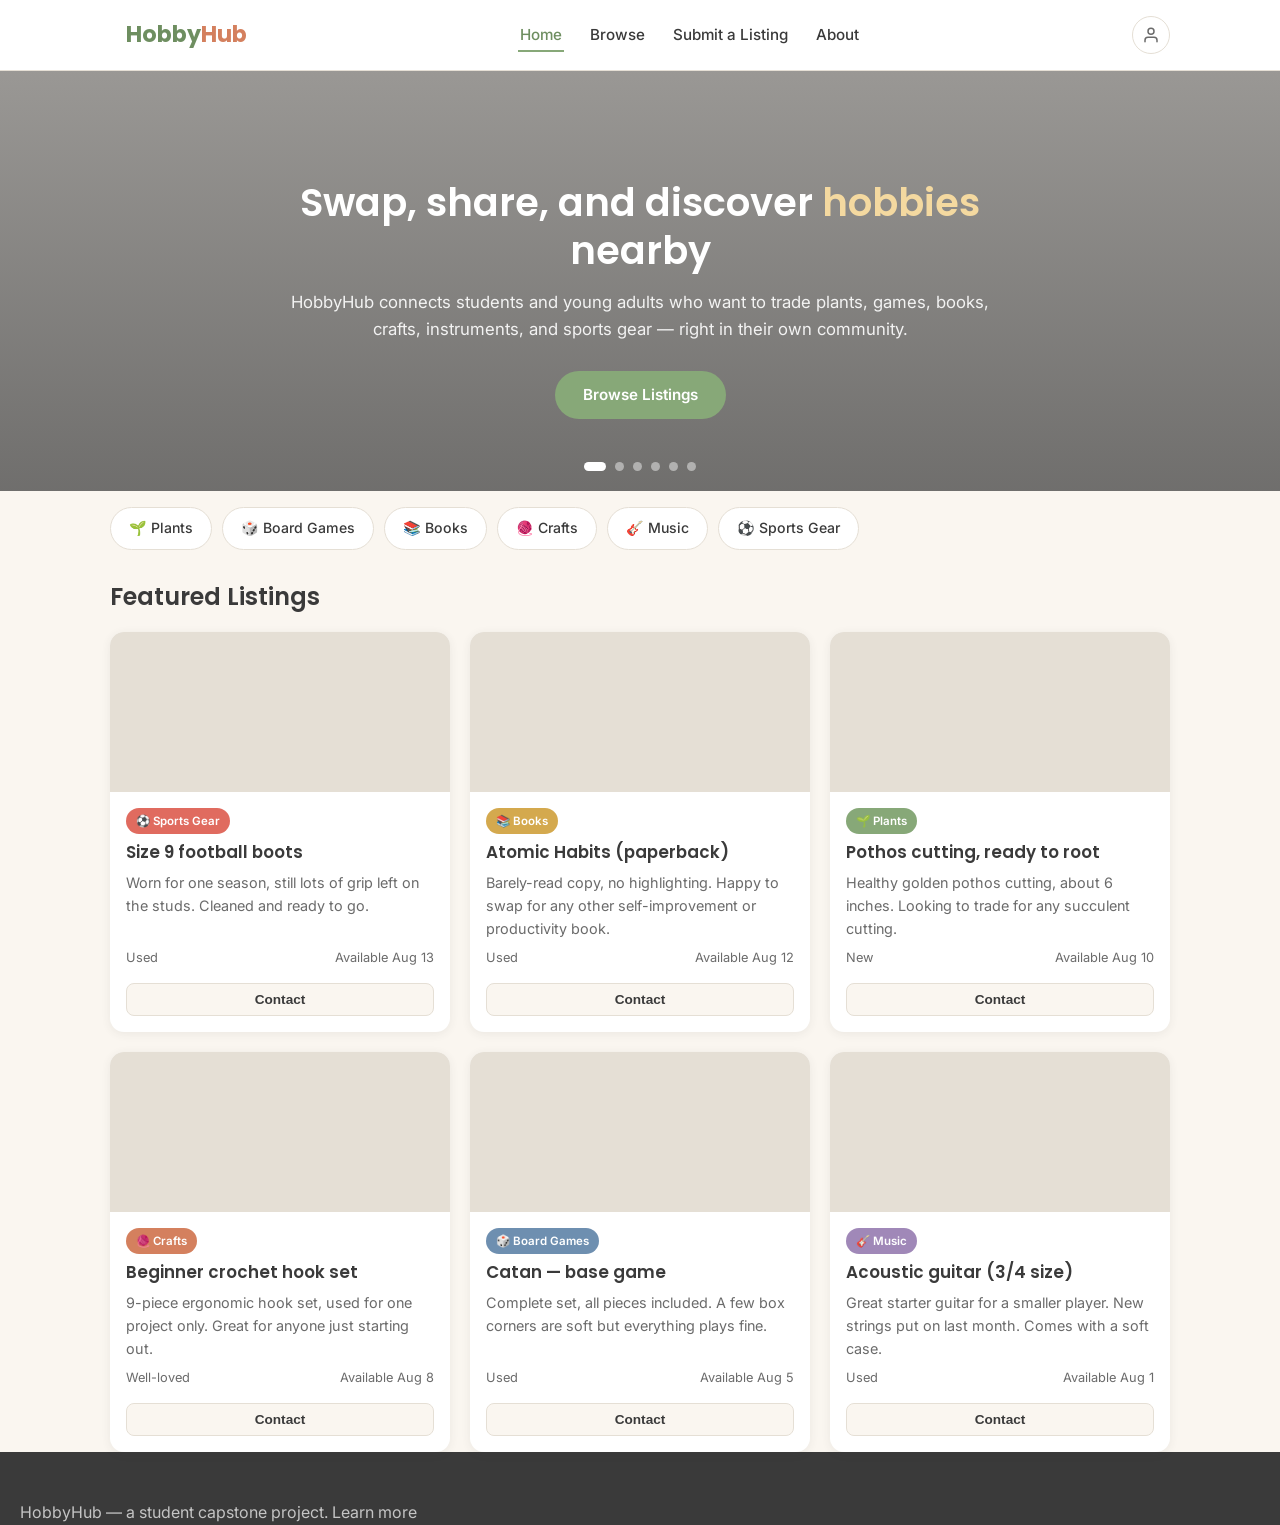
==== index.html @ 1fb81cd0 "Initial commit" ====
<!DOCTYPE html>
<html lang="en">
<head>
  <meta charset="UTF-8">
  <meta name="viewport" content="width=device-width, initial-scale=1.0">
  <title>HobbyHub — Local Hobby Swap &amp; Share</title>
  <meta name="description" content="Find and share hobby items and skills with your local community — plants, games, books, crafts, music, and sports gear.">
  <link rel="stylesheet" href="css/styles.css">
</head>
<body>

  <header class="site-header">
    <nav class="nav-wrapper" aria-label="Main navigation">
      <a href="index.html" class="logo">Hobby<span>Hub</span></a>

      <form class="nav-search" id="navSearchForm" role="search">
        <input
          type="search"
          id="navSearchInput"
          class="nav-search-input"
          placeholder="Search listings..."
          aria-label="Search listings">
      </form>

      <div class="nav-actions">
        <div class="nav-user" id="navUser">
          <button class="user-icon-btn" id="userIconBtn" aria-haspopup="true" aria-expanded="false" aria-label="Account menu">
            <svg viewBox="0 0 24 24" fill="none" stroke="currentColor" stroke-width="2" stroke-linecap="round" stroke-linejoin="round">
              <path d="M20 21v-2a4 4 0 0 0-4-4H8a4 4 0 0 0-4 4v2"></path>
              <circle cx="12" cy="7" r="4"></circle>
            </svg>
          </button>
          <div class="user-dropdown" id="userDropdown">
            <a href="#" class="dropdown-item">Log In</a>
            <a href="#" class="dropdown-item">Sign Up</a>
          </div>
        </div>

        <button class="nav-toggle" id="navToggle" aria-label="Toggle navigation menu" aria-expanded="false">&#9776;</button>
      </div>

      <ul class="nav-links" id="navLinks">
        <li><a href="index.html" aria-current="page">Home</a></li>
        <li><a href="browse.html">Browse</a></li>
        <li><a href="submit.html">Submit a Listing</a></li>
        <li><a href="about.html">About</a></li>
      </ul>
    </nav>
  </header>

  <main>
    <section class="hero" id="heroSlider">
      <div class="hero-slides">
        <div class="hero-slide active" style="background-image:url('assets/images/hero/hero-plants.png')"></div>
        <div class="hero-slide" style="background-image:url('assets/images/hero/hero-games.png')"></div>
        <div class="hero-slide" style="background-image:url('assets/images/hero/hero-books.png')"></div>
        <div class="hero-slide" style="background-image:url('assets/images/hero/hero-crafts.png')"></div>
        <div class="hero-slide" style="background-image:url('assets/images/hero/hero-music.png')"></div>
        <div class="hero-slide" style="background-image:url('assets/images/hero/hero-sports.png')"></div>
      </div>
      <div class="hero-overlay"></div>

      <div class="hero-inner">
        <h1>Swap, share, and discover <span>hobbies</span> nearby</h1>
        <p>HobbyHub connects students and young adults who want to trade plants, games, books, crafts, instruments, and sports gear — right in their own community.</p>
        <a href="browse.html" class="btn btn-primary">Browse Listings</a>
      </div>

      <div class="hero-dots" id="heroDots" role="group" aria-label="Hero image slides">
        <button class="hero-dot active" data-slide="0" aria-label="Show plants slide"></button>
        <button class="hero-dot" data-slide="1" aria-label="Show board games slide"></button>
        <button class="hero-dot" data-slide="2" aria-label="Show books slide"></button>
        <button class="hero-dot" data-slide="3" aria-label="Show crafts slide"></button>
        <button class="hero-dot" data-slide="4" aria-label="Show music slide"></button>
        <button class="hero-dot" data-slide="5" aria-label="Show sports slide"></button>
      </div>
    </section>

    <nav class="category-pills" aria-label="Browse by category">
      <a href="browse.html?category=plants" class="pill">🌱 Plants</a>
      <a href="browse.html?category=games" class="pill">🎲 Board Games</a>
      <a href="browse.html?category=books" class="pill">📚 Books</a>
      <a href="browse.html?category=crafts" class="pill">🧶 Crafts</a>
      <a href="browse.html?category=music" class="pill">🎸 Music</a>
      <a href="browse.html?category=sports" class="pill">⚽ Sports Gear</a>
    </nav>

    <section class="container">
      <h2 class="section-title">Featured Listings</h2>
      <div class="listings-grid" id="featuredGrid">
        <!-- Populated dynamically by js/listings-data.js + js/main.js -->
      </div>
    </section>
  </main>

  <footer class="site-footer">
    <p>HobbyHub &mdash; a student capstone project. <a href="about.html">Learn more</a></p>
  </footer>

  <script src="js/listings-data.js"></script>
  <script src="js/main.js"></script>
</body>
</html>
---- css/styles.css ----
/* ============================================
   HobbyHub — Shared Stylesheet
   ============================================ */

@import url("https://fonts.googleapis.com/css2?family=Poppins:wght@500;600;700&family=Inter:wght@400;500;600&display=swap");

:root {
  --color-bg: #faf6f0;
  --color-surface: #ffffff;
  --color-primary: #87a878;
  --color-primary-dark: #6e8e60;
  --color-secondary: #d4805e;
  --color-text: #3a3a3a;
  --color-text-light: #6b6b6b;
  --color-border: #e5dfd5;

  --cat-plants: #87a878;
  --cat-games: #6e8fb0;
  --cat-books: #d4a94e;
  --cat-crafts: #d4805e;
  --cat-music: #a088b8;
  --cat-sports: #e06b5f;

  --font-heading: "Poppins", sans-serif;
  --font-body: "Inter", sans-serif;

  --radius: 14px;
  --shadow: 0 2px 10px rgba(58, 58, 58, 0.08);
  --shadow-hover: 0 6px 20px rgba(58, 58, 58, 0.14);
}

* {
  box-sizing: border-box;
  margin: 0;
  padding: 0;
}

html {
  overflow-x: hidden;
  width: 100%;
}

body {
  font-family: var(--font-body);
  background: var(--color-bg);
  color: var(--color-text);
  line-height: 1.6;
  overflow-x: hidden;
  width: 100%;
}

img {
  max-width: 100%;
  display: block;
}

a {
  text-decoration: none;
  color: inherit;
}

h1,
h2,
h3 {
  font-family: var(--font-heading);
  font-weight: 600;
  line-height: 1.25;
}

.container {
  width: 100%;
  max-width: 1100px;
  margin: 0 auto;
  padding: 0 20px;
}

/* ---------- Header / Nav ---------- */
.site-header {
  background: var(--color-surface);
  border-bottom: 1px solid var(--color-border);
  position: sticky;
  top: 0;
  z-index: 100;
}

.nav-wrapper {
  display: flex;
  align-items: center;
  justify-content: space-between;
  flex-wrap: wrap;
  padding: 16px 20px;
  max-width: 1100px;
  margin: 0 auto;
  gap: 12px 16px;
  position: relative;
}

.logo {
  font-family: var(--font-heading);
  font-weight: 700;
  font-size: 1.4rem;
  color: var(--color-primary-dark);
  flex: 0 0 auto;
  order: 1;
  white-space: nowrap;
}

.logo span {
  color: var(--color-secondary);
}

.nav-links {
  display: flex;
  gap: 24px;
  list-style: none;
  order: 2;
  flex: 1 1 auto;
  justify-content: center;
  flex-wrap: nowrap;
  min-width: 0;
}

.nav-links a {
  font-weight: 500;
  font-size: 0.95rem;
  color: var(--color-text);
  transition: color 0.2s;
  padding: 6px 2px;
  border-bottom: 2px solid transparent;
  white-space: nowrap;
}

.nav-links a:hover,
.nav-links a[aria-current="page"] {
  color: var(--color-primary-dark);
  border-bottom-color: var(--color-primary);
}

.nav-toggle {
  display: none;
  background: none;
  border: none;
  font-size: 1.6rem;
  cursor: pointer;
  color: var(--color-text);
}

/* ---------- Header Search (expandable) ---------- */
.nav-search-wrap {
  display: flex;
  align-items: center;
  gap: 8px;
  order: 3;
  flex: 0 0 auto;
}

.nav-search-toggle {
  display: flex;
  align-items: center;
  justify-content: center;
  width: 38px;
  height: 38px;
  border-radius: 50%;
  border: 1px solid var(--color-border);
  background: var(--color-surface);
  color: var(--color-text-light);
  cursor: pointer;
  transition: all 0.2s;
  flex: 0 0 auto;
}

.nav-search-toggle svg {
  width: 18px;
  height: 18px;
}

.nav-search-toggle:hover,
.nav-search-toggle.active {
  border-color: var(--color-primary);
  color: var(--color-primary-dark);
}

.nav-search {
  width: 220px;
  max-width: 0;
  overflow: hidden;
  opacity: 0;
  margin: 0;
  transition:
    max-width 0.28s ease,
    opacity 0.2s ease;
}

.nav-search-wrap.open .nav-search {
  max-width: 220px;
  opacity: 1;
}

.nav-search-input {
  width: 100%;
  font-family: var(--font-body);
  font-size: 0.9rem;
  padding: 9px 16px;
  border: 1px solid var(--color-border);
  border-radius: 999px;
  background: var(--color-bg);
  color: var(--color-text);
}

.nav-search-input:focus {
  outline: none;
  border-color: var(--color-primary);
}

/* ---------- Nav Actions / User Icon ---------- */
.nav-actions {
  display: flex;
  align-items: center;
  gap: 10px;
  order: 4;
  flex: 0 0 auto;
}

.nav-user {
  position: relative;
}

.user-icon-btn {
  display: flex;
  align-items: center;
  justify-content: center;
  width: 38px;
  height: 38px;
  border-radius: 50%;
  border: 1px solid var(--color-border);
  background: var(--color-surface);
  color: var(--color-text-light);
  cursor: pointer;
  transition: all 0.2s;
}

.user-icon-btn svg {
  width: 18px;
  height: 18px;
}

.user-icon-btn:hover,
.user-icon-btn.active {
  border-color: var(--color-primary);
  color: var(--color-primary-dark);
}

.user-dropdown {
  position: absolute;
  top: calc(100% + 10px);
  right: 0;
  min-width: 150px;
  background: var(--color-surface);
  border: 1px solid var(--color-border);
  border-radius: 10px;
  box-shadow: var(--shadow-hover);
  padding: 6px;
  display: none;
  flex-direction: column;
  z-index: 200;
}

.user-dropdown.open {
  display: flex;
}

.dropdown-item {
  padding: 9px 12px;
  font-size: 0.9rem;
  font-weight: 500;
  border-radius: 6px;
  color: var(--color-text);
}

.dropdown-item:hover {
  background: var(--color-bg);
  color: var(--color-primary-dark);
}

/* ---------- Hero Slider ---------- */
.hero {
  position: relative;
  text-align: center;
  padding: 100px 20px 64px;
  margin: 0 0 8px;
  overflow: hidden;
  min-height: 420px;
  display: flex;
  align-items: center;
  justify-content: center;
}

.hero-slides {
  position: absolute;
  inset: 0;
  z-index: 0;
}

.hero-slide {
  position: absolute;
  inset: 0;
  background-size: cover;
  background-position: center;
  background-repeat: no-repeat;
  opacity: 0;
  transform: scale(1.06) translateX(2%);
  transition:
    opacity 1.1s ease,
    transform 6s ease;
}

.hero-slide-plants {
  background-image: url("../images/hero-plant.jpeg");
}
.hero-slide-games {
  background-image: url("../images/hero-games.jpeg");
}
.hero-slide-books {
  background-image: url("../images/hero-books.jpeg");
}
.hero-slide-craft {
  background-image: url("../images/hero-craft.jpeg");
}
.hero-slide-music {
  background-image: url("../images/hero-music.jpeg");
}
.hero-slide-sport {
  background-image: url("../images/hero-sport.jpeg");
}

.hero-slide.active {
  opacity: 1;
  transform: scale(1) translateX(0);
  z-index: 1;
}

.hero-overlay {
  position: absolute;
  inset: 0;
  z-index: 1;
  background: linear-gradient(
    180deg,
    rgba(58, 58, 58, 0.5) 0%,
    rgba(58, 58, 58, 0.72) 100%
  );
}

.hero-inner {
  position: relative;
  z-index: 2;
  max-width: 700px;
  margin: 0 auto;
}

.hero h1 {
  font-size: 2.4rem;
  margin-bottom: 14px;
  color: #fff;
}

.hero h1 span {
  color: #f4d9a0;
}

.hero p {
  font-size: 1.05rem;
  color: rgba(255, 255, 255, 0.9);
  margin-bottom: 28px;
}

.hero-dots {
  position: absolute;
  bottom: 20px;
  left: 0;
  right: 0;
  z-index: 2;
  display: flex;
  justify-content: center;
  gap: 9px;
}

.hero-dot {
  width: 9px;
  height: 9px;
  border-radius: 50%;
  border: none;
  background: rgba(255, 255, 255, 0.45);
  cursor: pointer;
  padding: 0;
  transition: all 0.25s ease;
}

.hero-dot.active {
  background: #fff;
  width: 22px;
  border-radius: 5px;
}

/* ---------- Page Hero (compact banner for Browse/Submit/About) ---------- */
.page-hero {
  position: relative;
  padding: 56px 20px;
  margin-bottom: 8px;
  text-align: center;
  background-size: cover;
  background-position: center;
  background-repeat: no-repeat;
}

.page-hero-browse {
  background-image: url("../images/heroBrowse.jpeg");
}
.page-hero-submit {
  background-image: url("../images/heroSubmit.jpeg");
}
.page-hero-about {
  background-image: url("../images/heroAbout.jpeg");
}

.page-hero::before {
  content: "";
  position: absolute;
  inset: 0;
  background: linear-gradient(
    180deg,
    rgba(58, 58, 58, 0.5) 0%,
    rgba(58, 58, 58, 0.72) 100%
  );
}

.page-hero-inner {
  position: relative;
  z-index: 1;
  max-width: 640px;
  margin: 0 auto;
}

.page-hero h1 {
  color: #fff;
  font-size: 1.9rem;
  margin-bottom: 8px;
}

.page-hero p {
  color: rgba(255, 255, 255, 0.9);
  font-size: 0.98rem;
}

.btn {
  display: inline-block;
  font-family: var(--font-body);
  font-weight: 600;
  font-size: 0.95rem;
  padding: 12px 28px;
  border-radius: 999px;
  border: none;
  cursor: pointer;
  transition:
    transform 0.15s ease,
    box-shadow 0.15s ease;
}

.btn-primary {
  background: var(--color-primary);
  color: #fff;
}

.btn-secondary {
  background: var(--color-secondary);
  color: #fff;
}

.btn:hover {
  transform: translateY(-2px);
  box-shadow: var(--shadow-hover);
}

/* ---------- Category Pills ---------- */
.category-pills {
  display: flex;
  gap: 10px;
  overflow-x: auto;
  padding: 8px 20px 24px;
  max-width: 1100px;
  margin: 0 auto;
  scrollbar-width: none;
}

.category-pills::-webkit-scrollbar {
  display: none;
}

.pill {
  flex: 0 0 auto;
  background: var(--color-surface);
  border: 1px solid var(--color-border);
  color: var(--color-text);
  font-size: 0.88rem;
  font-weight: 500;
  padding: 9px 18px;
  border-radius: 999px;
  cursor: pointer;
  transition: all 0.2s;
  white-space: nowrap;
}

.pill:hover {
  border-color: var(--color-primary);
}

.pill.active {
  background: var(--color-primary);
  border-color: var(--color-primary);
  color: #fff;
}

/* ---------- Section Titles ---------- */
.section-title {
  font-size: 1.5rem;
  margin: 8px 0 20px;
}

section {
  padding: 20px 0 48px;
}

/* ---------- Listings Grid ---------- */
.listings-grid {
  display: grid;
  grid-template-columns: 1fr;
  gap: 20px;
}

@media (min-width: 640px) {
  .listings-grid {
    grid-template-columns: repeat(2, 1fr);
  }
}

@media (min-width: 960px) {
  .listings-grid {
    grid-template-columns: repeat(3, 1fr);
  }
}

.listing-card {
  background: var(--color-surface);
  border-radius: var(--radius);
  overflow: hidden;
  box-shadow: var(--shadow);
  transition:
    transform 0.2s ease,
    box-shadow 0.2s ease;
  display: flex;
  flex-direction: column;
}

.listing-card:hover {
  transform: translateY(-4px);
  box-shadow: var(--shadow-hover);
}

.listing-card .card-img {
  width: 100%;
  height: 160px;
  object-fit: cover;
  background: var(--color-border);
}

.card-body {
  padding: 16px;
  display: flex;
  flex-direction: column;
  gap: 8px;
  flex: 1;
}

.card-body h3 {
  font-size: 1.05rem;
}

.card-body p {
  font-size: 0.9rem;
  color: var(--color-text-light);
  flex: 1;
}

.card-meta {
  display: flex;
  justify-content: space-between;
  align-items: center;
  font-size: 0.8rem;
  color: var(--color-text-light);
}

.tag {
  display: inline-block;
  font-size: 0.72rem;
  font-weight: 600;
  color: #fff;
  padding: 4px 10px;
  border-radius: 999px;
  width: fit-content;
}

.tag-plants {
  background: var(--cat-plants);
}
.tag-games {
  background: var(--cat-games);
}
.tag-books {
  background: var(--cat-books);
}
.tag-crafts {
  background: var(--cat-crafts);
}
.tag-music {
  background: var(--cat-music);
}
.tag-sports {
  background: var(--cat-sports);
}

.card-contact-btn {
  margin-top: 6px;
  background: var(--color-bg);
  border: 1px solid var(--color-border);
  color: var(--color-text);
  font-size: 0.85rem;
  font-weight: 600;
  padding: 8px;
  border-radius: 8px;
  cursor: pointer;
  transition: all 0.2s;
}

.card-contact-btn:hover {
  background: var(--color-primary);
  color: #fff;
  border-color: var(--color-primary);
}

/* ---------- Browse Controls ---------- */
.browse-controls {
  display: flex;
  flex-direction: column;
  gap: 14px;
  margin-bottom: 10px;
}

.search-sort-row {
  display: flex;
  gap: 12px;
  flex-wrap: wrap;
}

.search-input,
.sort-select {
  font-family: var(--font-body);
  font-size: 0.95rem;
  padding: 11px 16px;
  border: 1px solid var(--color-border);
  border-radius: 10px;
  background: var(--color-surface);
  color: var(--color-text);
}

.search-input {
  flex: 1;
  min-width: 200px;
}

.results-count {
  font-size: 0.85rem;
  color: var(--color-text-light);
  margin-bottom: 6px;
}

.empty-state {
  text-align: center;
  padding: 48px 20px;
  color: var(--color-text-light);
}

/* ---------- Forms ---------- */
.listing-form {
  background: var(--color-surface);
  border-radius: var(--radius);
  padding: 28px;
  max-width: 640px;
  margin: 0 auto;
  box-shadow: var(--shadow);
  display: flex;
  flex-direction: column;
  gap: 18px;
}

.form-group {
  display: flex;
  flex-direction: column;
  gap: 6px;
}

.form-group label {
  font-size: 0.9rem;
  font-weight: 600;
}

.form-group input,
.form-group select,
.form-group textarea {
  font-family: var(--font-body);
  font-size: 0.95rem;
  padding: 11px 14px;
  border: 1px solid var(--color-border);
  border-radius: 8px;
  background: var(--color-bg);
  color: var(--color-text);
}

.form-group textarea {
  resize: vertical;
  min-height: 90px;
}

.radio-group {
  display: flex;
  gap: 20px;
  flex-wrap: wrap;
}

.radio-option {
  display: flex;
  align-items: center;
  gap: 6px;
  font-size: 0.9rem;
  font-weight: 500;
}

.form-msg {
  font-size: 0.9rem;
  padding: 10px 14px;
  border-radius: 8px;
  display: none;
}

.form-msg.success {
  display: block;
  background: #e7f0e2;
  color: var(--color-primary-dark);
}

/* ---------- Footer ---------- */
.site-footer {
  background: var(--color-text);
  color: rgba(255, 255, 255, 0.7);
  padding: 48px 20px 0;
}

.footer-inner {
  display: grid;
  grid-template-columns: 1.4fr 1fr 1fr 1fr;
  gap: 32px;
  padding-bottom: 36px;
  border-bottom: 1px solid rgba(255, 255, 255, 0.12);
}

.footer-brand .logo {
  font-family: var(--font-heading);
  font-weight: 700;
  font-size: 1.3rem;
  color: #ffffff;
}

.footer-brand .logo span {
  color: #f4d9a0;
}

.footer-brand p {
  margin-top: 12px;
  font-size: 0.86rem;
  line-height: 1.6;
  color: rgba(255, 255, 255, 0.6);
  max-width: 280px;
}

.footer-social {
  display: flex;
  gap: 10px;
  margin-top: 18px;
}

.footer-social a {
  display: flex;
  align-items: center;
  justify-content: center;
  width: 36px;
  height: 36px;
  border-radius: 50%;
  border: 1px solid rgba(255, 255, 255, 0.2);
  color: rgba(255, 255, 255, 0.75);
  transition: all 0.2s;
}

.footer-social a:hover {
  border-color: var(--color-primary);
  color: var(--color-primary);
}

.footer-social svg {
  width: 16px;
  height: 16px;
}

.footer-col h3 {
  font-family: var(--font-heading);
  font-size: 0.92rem;
  font-weight: 600;
  color: #ffffff;
  margin-bottom: 14px;
}

.footer-col ul {
  list-style: none;
  display: flex;
  flex-direction: column;
  gap: 10px;
}

.footer-col a {
  font-size: 0.87rem;
  color: rgba(255, 255, 255, 0.62);
  transition: color 0.2s;
}

.footer-col a:hover {
  color: #ffffff;
}

.footer-bottom {
  max-width: 1100px;
  margin: 0 auto;
  padding: 20px 0 24px;
  text-align: center;
  font-size: 0.8rem;
  color: rgba(255, 255, 255, 0.5);
}

.footer-bottom a {
  color: rgba(255, 255, 255, 0.75);
  font-weight: 600;
}

.footer-bottom a:hover {
  color: #ffffff;
}

@media (max-width: 800px) {
  .footer-inner {
    grid-template-columns: 1fr 1fr;
  }
  .footer-brand {
    grid-column: 1 / -1;
  }
}

@media (max-width: 480px) {
  .footer-inner {
    grid-template-columns: 1fr;
  }
}

/* ---------- Responsive Nav (mobile) ---------- */
@media (max-width: 900px) {
  .nav-search-wrap {
    order: 5;
  }
}

@media (max-width: 700px) {
  .nav-toggle {
    display: block;
    order: 4;
  }

  .nav-actions {
    order: 3;
  }

  .nav-links {
    order: 10;
    position: absolute;
    top: 100%;
    left: 0;
    right: 0;
    background: var(--color-surface);
    flex-direction: column;
    flex-wrap: nowrap;
    justify-content: flex-start;
    gap: 0;
    max-height: 0;
    overflow: hidden;
    transition: max-height 0.25s ease;
    border-bottom: 1px solid var(--color-border);
  }

  .nav-links.open {
    max-height: 300px;
  }

  .nav-links li {
    border-top: 1px solid var(--color-border);
  }

  .nav-links a {
    display: block;
    padding: 14px 20px;
    border-bottom: none;
    white-space: normal;
  }

  .hero h1 {
    font-size: 1.9rem;
  }
}
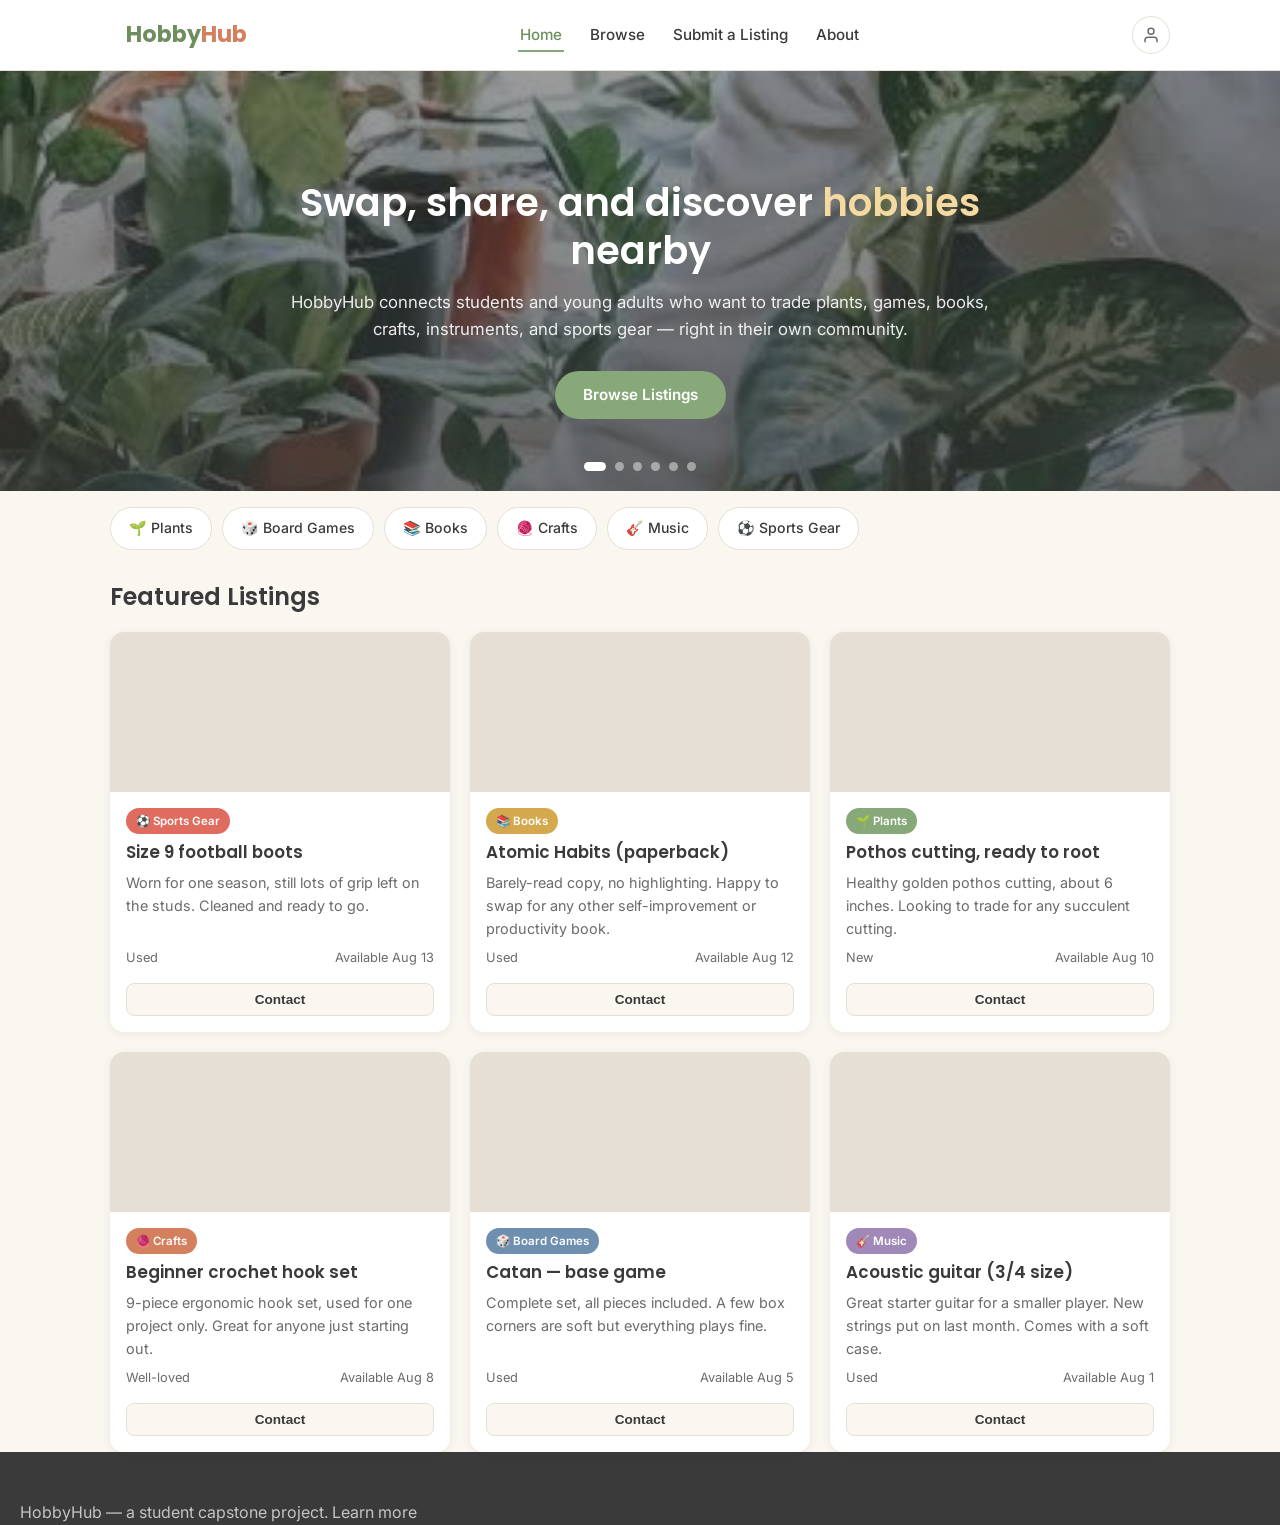
==== commit f0584fe5: "Fix hero section image classes and paths" ====
--- a/index.html
+++ b/index.html
@@ -51,12 +51,12 @@
   <main>
     <section class="hero" id="heroSlider">
       <div class="hero-slides">
-        <div class="hero-slide active" style="background-image:url('assets/images/hero/hero-plants.png')"></div>
-        <div class="hero-slide" style="background-image:url('assets/images/hero/hero-games.png')"></div>
-        <div class="hero-slide" style="background-image:url('assets/images/hero/hero-books.png')"></div>
-        <div class="hero-slide" style="background-image:url('assets/images/hero/hero-crafts.png')"></div>
-        <div class="hero-slide" style="background-image:url('assets/images/hero/hero-music.png')"></div>
-        <div class="hero-slide" style="background-image:url('assets/images/hero/hero-sports.png')"></div>
+        <div class="hero-slide active" style="background-image:url('images/hero-plant.jpeg')"></div>
+        <div class="hero-slide" style="background-image:url('images/hero-games.jpeg')"></div>
+        <div class="hero-slide" style="background-image:url('images/hero-books.jpeg')"></div>
+        <div class="hero-slide" style="background-image:url('images/hero-craft.jpeg')"></div>
+        <div class="hero-slide" style="background-image:url('images/hero-music.jpeg')"></div>
+        <div class="hero-slide" style="background-image:url('images/hero-sport.jpeg')"></div>
       </div>
       <div class="hero-overlay"></div>
 
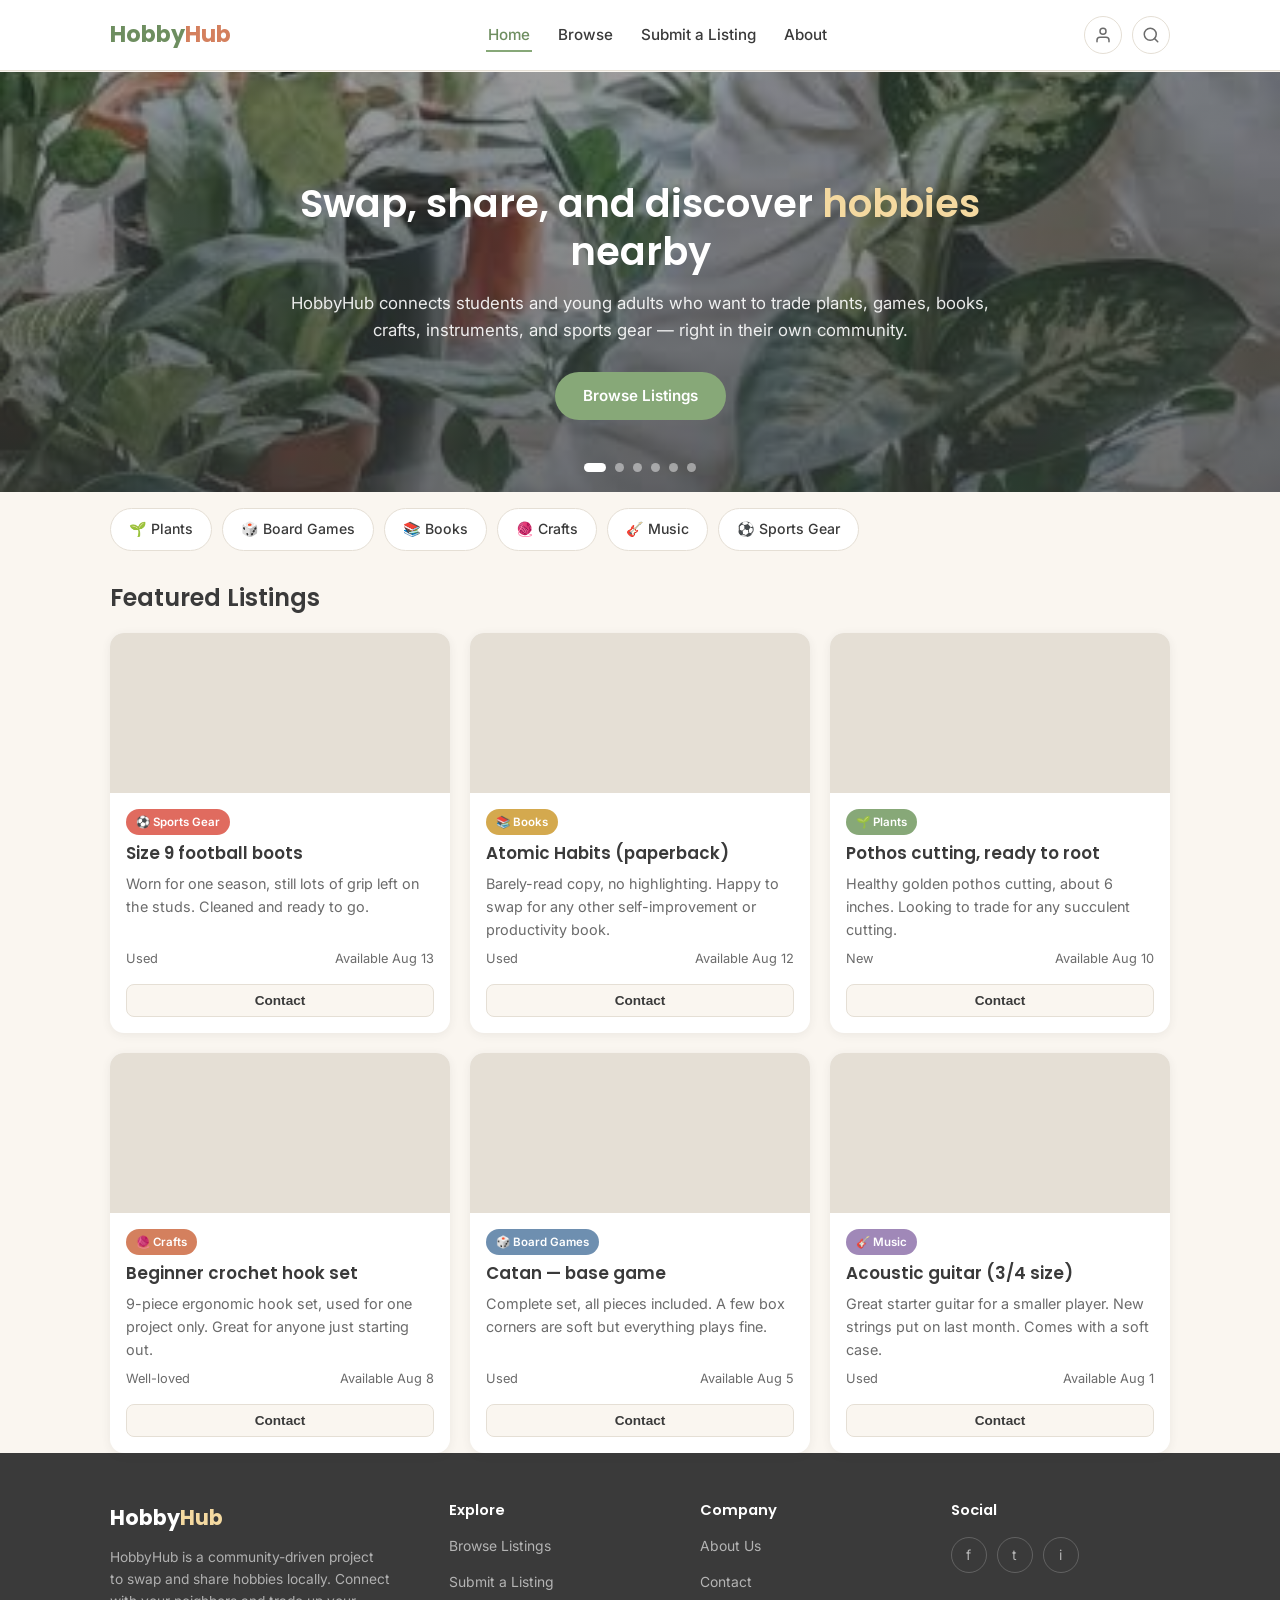
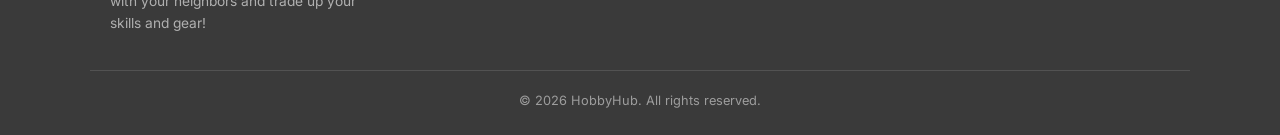
==== commit 509bbe43: "Update footer and add expandable search icon" ====
--- a/index.html
+++ b/index.html
@@ -13,16 +13,24 @@
     <nav class="nav-wrapper" aria-label="Main navigation">
       <a href="index.html" class="logo">Hobby<span>Hub</span></a>
 
-      <form class="nav-search" id="navSearchForm" role="search">
-        <input
-          type="search"
-          id="navSearchInput"
-          class="nav-search-input"
-          placeholder="Search listings..."
-          aria-label="Search listings">
-      </form>
+      <div class="nav-actions">
+        <div class="nav-search-wrap" id="navSearchWrap">
+          <button class="nav-search-toggle" id="navSearchToggle" aria-label="Toggle search" aria-expanded="false">
+            <svg viewBox="0 0 24 24" fill="none" stroke="currentColor" stroke-width="2" stroke-linecap="round" stroke-linejoin="round">
+              <circle cx="11" cy="11" r="8"></circle>
+              <line x1="21" y1="21" x2="16.65" y2="16.65"></line>
+            </svg>
+          </button>
+          <form class="nav-search" id="navSearchForm" role="search">
+            <input
+              type="search"
+              id="navSearchInput"
+              class="nav-search-input"
+              placeholder="Search listings..."
+              aria-label="Search listings">
+          </form>
+        </div>
 
-      <div class="nav-actions">
         <div class="nav-user" id="navUser">
           <button class="user-icon-btn" id="userIconBtn" aria-haspopup="true" aria-expanded="false" aria-label="Account menu">
             <svg viewBox="0 0 24 24" fill="none" stroke="currentColor" stroke-width="2" stroke-linecap="round" stroke-linejoin="round">
@@ -93,9 +101,39 @@
     </section>
   </main>
 
-  <footer class="site-footer">
-    <p>HobbyHub &mdash; a student capstone project. <a href="about.html">Learn more</a></p>
-  </footer>
+<footer class="site-footer">
+  <div class="container footer-inner">
+    <div class="footer-brand">
+      <a href="index.html" class="logo">Hobby<span>Hub</span></a>
+      <p>HobbyHub is a community-driven project to swap and share hobbies locally. Connect with your neighbors and trade up your skills and gear!</p>
+    </div>
+    <div class="footer-col">
+      <h3>Explore</h3>
+      <ul>
+        <li><a href="browse.html">Browse Listings</a></li>
+        <li><a href="submit.html">Submit a Listing</a></li>
+      </ul>
+    </div>
+    <div class="footer-col">
+      <h3>Company</h3>
+      <ul>
+        <li><a href="about.html">About Us</a></li>
+        <li><a href="mailto:contact@hobbyhub.local">Contact</a></li>
+      </ul>
+    </div>
+    <div class="footer-col">
+      <h3>Social</h3>
+      <div class="footer-social">
+        <a href="#" aria-label="Facebook">f</a>
+        <a href="#" aria-label="Twitter">t</a>
+        <a href="#" aria-label="Instagram">i</a>
+      </div>
+    </div>
+  </div>
+  <div class="footer-bottom">
+    <p>&copy; 2026 HobbyHub. All rights reserved.</p>
+  </div>
+</footer>
 
   <script src="js/listings-data.js"></script>
   <script src="js/main.js"></script>
--- a/css/styles.css
+++ b/css/styles.css
@@ -41,6 +41,7 @@
 }
 
 body {
+  padding-top: 72px; 
   font-family: var(--font-body);
   background: var(--color-bg);
   color: var(--color-text);
@@ -78,9 +79,10 @@
 .site-header {
   background: var(--color-surface);
   border-bottom: 1px solid var(--color-border);
-  position: sticky;
+  position: fixed;
   top: 0;
-  z-index: 100;
+  width: 100%;
+  z-index: 1000;
 }
 
 .nav-wrapper {
@@ -149,9 +151,8 @@
 .nav-search-wrap {
   display: flex;
   align-items: center;
-  gap: 8px;
+  position: relative;
   order: 3;
-  flex: 0 0 auto;
 }
 
 .nav-search-toggle {
@@ -167,6 +168,18 @@
   cursor: pointer;
   transition: all 0.2s;
   flex: 0 0 auto;
+}
+
+.nav-search {
+  display: none;
+  position: absolute;
+  right: 100%;
+  margin-right: 10px;
+  width: 200px;
+}
+
+.nav-search.active {
+  display: block;
 }
 
 .nav-search-toggle svg {
